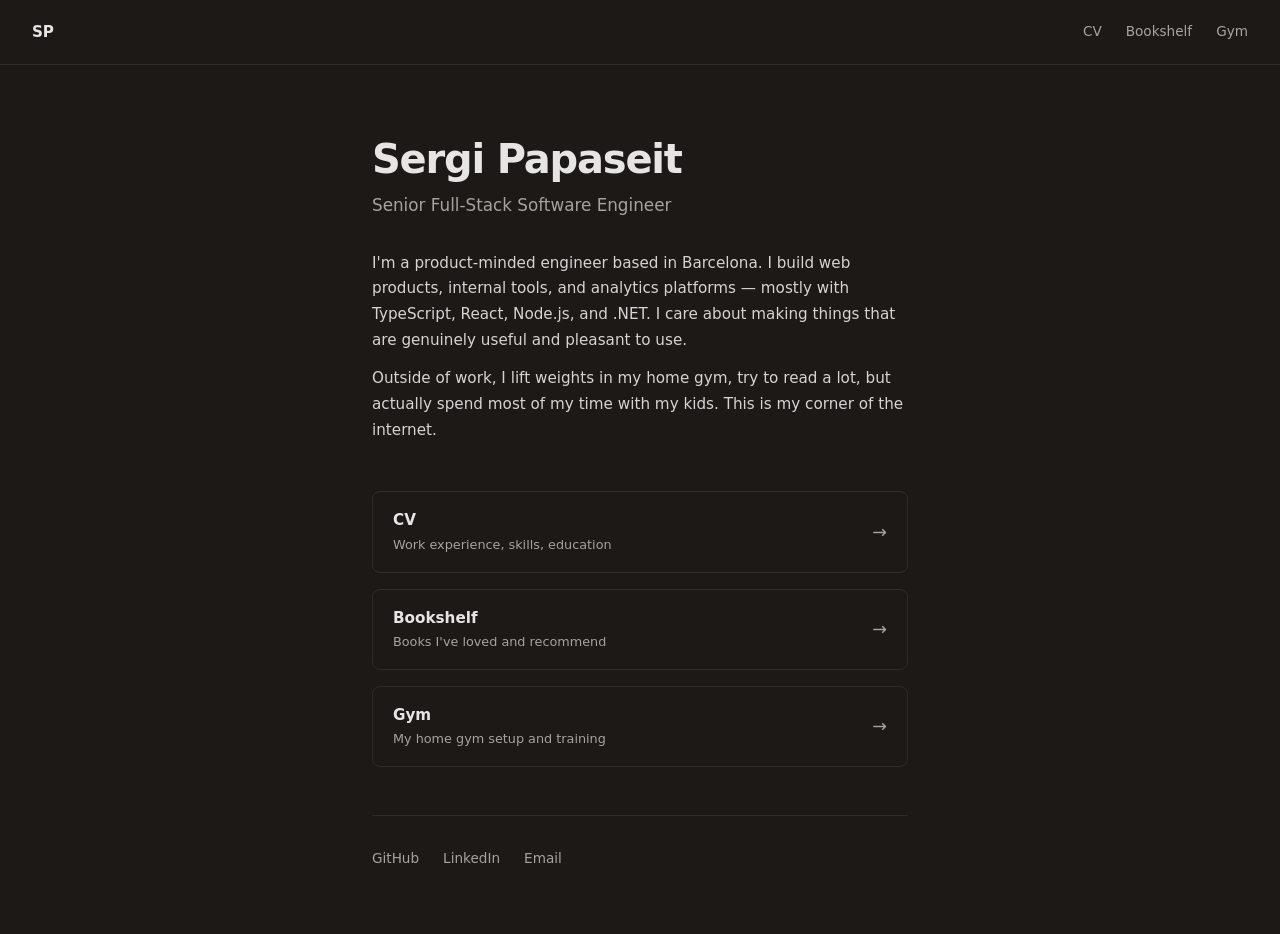
==== index.html @ 2313ba6a "Add book series with collapsible lists, tweak landing page bio - Add H2G2 (5 books) and Discworld (3" ====
<!DOCTYPE html>
<html lang="en">
<head>
  <meta charset="UTF-8">
  <meta name="viewport" content="width=device-width, initial-scale=1.0">
  <title>Sergi Papaseit</title>
  <meta name="description" content="Sergi Papaseit — Senior Full-Stack Software Engineer. Personal corner of the internet.">
  <link rel="stylesheet" href="shared.css">
  <style>
    body {
      background: var(--color-dark-bg);
      color: var(--color-dark-text);
    }

    .site-nav {
      background: transparent;
      border-bottom-color: rgba(255, 255, 255, 0.08);
    }

    .site-nav .nav-home {
      color: var(--color-dark-text);
    }

    .site-nav .nav-home:hover {
      color: var(--color-dark-accent);
    }

    .site-nav .nav-links a {
      color: var(--color-dark-muted);
    }

    .site-nav .nav-links a:hover,
    .site-nav .nav-links a.active {
      color: var(--color-dark-text);
    }

    .hero {
      max-width: 600px;
      margin: 0 auto;
      padding: 8vh 2rem 4rem;
    }

    .hero h1 {
      font-size: 2.5rem;
      font-weight: 700;
      letter-spacing: -0.03em;
      line-height: 1.1;
    }

    .hero .tagline {
      color: var(--color-dark-muted);
      font-size: 1.05rem;
      margin-top: 0.75rem;
      line-height: 1.5;
    }

    .hero .bio {
      margin-top: 2rem;
      font-size: 0.95rem;
      line-height: 1.7;
      color: #d6d3d1;
    }

    .hero .bio p+p {
      margin-top: 0.75rem;
    }

    .pages {
      margin-top: 3rem;
      display: flex;
      flex-direction: column;
      gap: 1rem;
    }

    .pages a {
      display: flex;
      justify-content: space-between;
      align-items: center;
      padding: 1rem 1.25rem;
      border: 1px solid rgba(255, 255, 255, 0.08);
      border-radius: 8px;
      color: var(--color-dark-text);
      transition: border-color 0.15s, background 0.15s;
    }

    .pages a:hover {
      border-color: rgba(255, 255, 255, 0.18);
      background: rgba(255, 255, 255, 0.03);
      color: var(--color-dark-text);
    }

    .pages .page-link-title {
      font-weight: 600;
      font-size: 0.95rem;
    }

    .pages .page-link-desc {
      font-size: 0.8rem;
      color: var(--color-dark-muted);
      margin-top: 0.15rem;
    }

    .pages .page-link-arrow {
      color: var(--color-dark-muted);
      font-size: 1.1rem;
      flex-shrink: 0;
      margin-left: 1rem;
    }

    .elsewhere {
      margin-top: 3rem;
      padding-top: 2rem;
      border-top: 1px solid rgba(255, 255, 255, 0.08);
      display: flex;
      gap: 1.5rem;
      flex-wrap: wrap;
    }

    .elsewhere a {
      font-size: 0.85rem;
      color: var(--color-dark-muted);
    }

    .elsewhere a:hover {
      color: var(--color-dark-accent);
    }

    @media (max-width: 640px) {
      .hero {
        padding: 4vh 1.25rem 3rem;
      }

      .hero h1 {
        font-size: 2rem;
      }
    }
  </style>
</head>
<body>
  <nav class="site-nav">
    <a href="/" class="nav-home">SP</a>
    <div class="nav-links">
      <a href="/cv">CV</a>
      <a href="/bookshelf">Bookshelf</a>
      <a href="/gym">Gym</a>
    </div>
  </nav>

  <div class="hero">
    <h1>Sergi Papaseit</h1>
    <p class="tagline">Senior Full-Stack Software Engineer</p>

    <div class="bio">
      <p>I'm a product-minded engineer based in Barcelona. I build web products, internal tools, and analytics platforms — mostly with TypeScript, React, Node.js, and .NET. I care
        about making things that are genuinely useful and pleasant to use.</p>
      <p>Outside of work, I lift weights in my home gym, try to read a lot, but actually spend most of my time with my kids. This is my corner of the internet.</p>
    </div>

    <div class="pages">
      <a href="/cv">
        <div>
          <div class="page-link-title">CV</div>
          <div class="page-link-desc">Work experience, skills, education</div>
        </div>
        <span class="page-link-arrow">&rarr;</span>
      </a>
      <a href="/bookshelf">
        <div>
          <div class="page-link-title">Bookshelf</div>
          <div class="page-link-desc">Books I've loved and recommend</div>
        </div>
        <span class="page-link-arrow">&rarr;</span>
      </a>
      <a href="/gym">
        <div>
          <div class="page-link-title">Gym</div>
          <div class="page-link-desc">My home gym setup and training</div>
        </div>
        <span class="page-link-arrow">&rarr;</span>
      </a>
    </div>

    <div class="elsewhere">
      <a href="https://github.com/spapaseit">GitHub</a>
      <a href="https://linkedin.com/in/sergipapaseit">LinkedIn</a>
      <a href="mailto:sergi.papaseit.valls@gmail.com">Email</a>
    </div>
  </div>
</body>
</html>
---- shared.css ----
/* ── Reset & Base ─────────────────────────────────── */

*,
*::before,
*::after {
  margin: 0;
  padding: 0;
  box-sizing: border-box;
}

:root {
  --color-bg: #fafaf9;
  --color-surface: #ffffff;
  --color-text: #1c1917;
  --color-text-secondary: #57534e;
  --color-text-muted: #a8a29e;
  --color-accent: #2563eb;
  --color-accent-hover: #1d4ed8;
  --color-border: #e7e5e4;
  --color-tag-bg: #f5f5f4;
  --color-tag-text: #44403c;
  --color-dark-bg: #1c1917;
  --color-dark-text: #e7e5e4;
  --color-dark-muted: #a8a29e;
  --color-dark-accent: #60a5fa;
  --color-dark-accent-hover: #93bbfd;
  --font-sans: 'Inter', -apple-system, BlinkMacSystemFont, 'Segoe UI', system-ui, sans-serif;
  --font-mono: 'JetBrains Mono', 'Fira Code', monospace;
}

html {
  scroll-behavior: smooth;
  scroll-padding-top: 2rem;
}

body {
  font-family: var(--font-sans);
  font-size: 16px;
  line-height: 1.6;
  color: var(--color-text);
  background: var(--color-bg);
  -webkit-font-smoothing: antialiased;
}

a {
  color: var(--color-accent);
  text-decoration: none;
  transition: color 0.15s;
}

a:hover {
  color: var(--color-accent-hover);
}

/* ── Site Nav ─────────────────────────────────────── */

.site-nav {
  padding: 1.25rem 2rem;
  display: flex;
  align-items: center;
  justify-content: space-between;
  border-bottom: 1px solid var(--color-border);
  background: var(--color-surface);
}

.site-nav .nav-home {
  font-weight: 700;
  font-size: 0.95rem;
  color: var(--color-text);
  letter-spacing: -0.02em;
}

.site-nav .nav-home:hover {
  color: var(--color-accent);
}

.site-nav .nav-links {
  display: flex;
  gap: 1.5rem;
}

.site-nav .nav-links a {
  font-size: 0.85rem;
  color: var(--color-text-muted);
  transition: color 0.15s;
}

.site-nav .nav-links a:hover {
  color: var(--color-text);
}

.site-nav .nav-links a.active {
  color: var(--color-text);
  font-weight: 600;
}

/* ── Page Shell ───────────────────────────────────── */

.page {
  max-width: 680px;
  margin: 0 auto;
  padding: 3rem 2rem 4rem;
}

.page h1 {
  font-size: 1.75rem;
  font-weight: 700;
  letter-spacing: -0.03em;
  margin-bottom: 0.5rem;
}

.page .page-intro {
  color: var(--color-text-secondary);
  font-size: 0.95rem;
  margin-bottom: 2.5rem;
  line-height: 1.6;
}

.page h2 {
  font-size: 0.75rem;
  font-weight: 600;
  text-transform: uppercase;
  letter-spacing: 0.08em;
  color: var(--color-text-muted);
  margin-top: 2.5rem;
  margin-bottom: 1rem;
  padding-bottom: 0.5rem;
  border-bottom: 1px solid var(--color-border);
}

.page h2:first-of-type {
  margin-top: 0;
}

/* ── Responsive ───────────────────────────────────── */

@media (max-width: 640px) {
  .site-nav {
    padding: 1rem 1.25rem;
    flex-direction: column;
    gap: 0.75rem;
    align-items: flex-start;
  }

  .site-nav .nav-links {
    gap: 1rem;
  }

  .page {
    padding: 2rem 1.25rem 3rem;
  }
}
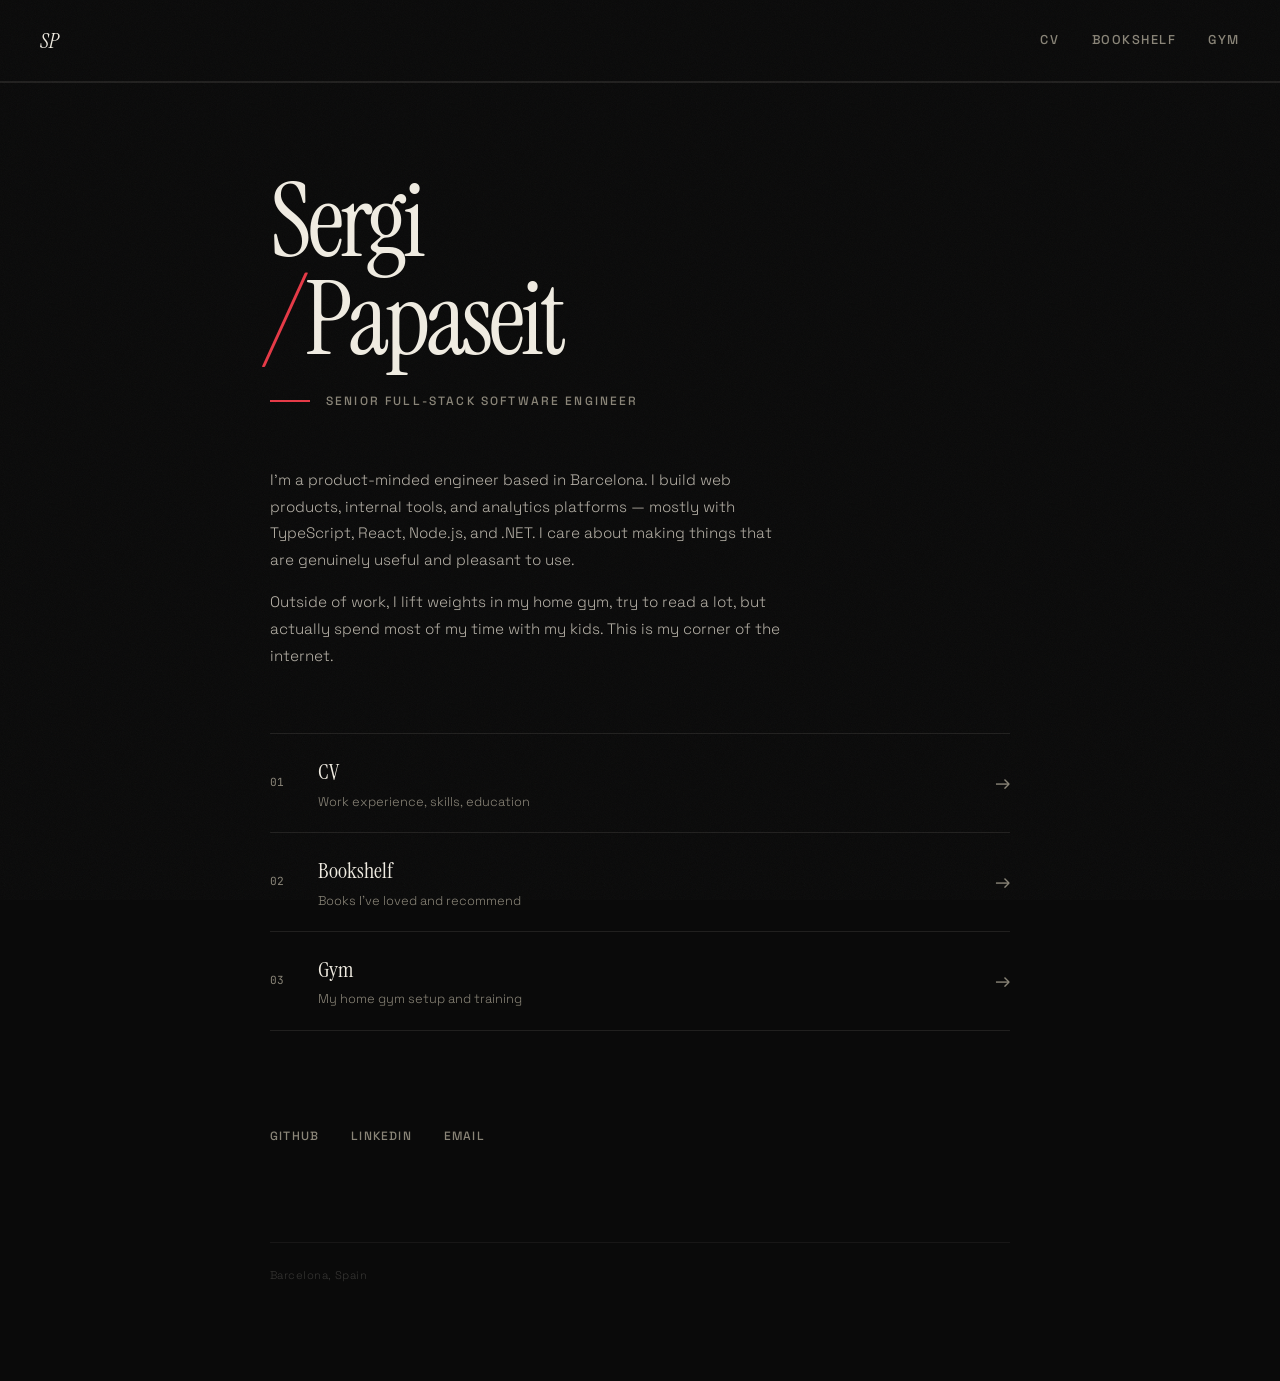
==== commit 7830fbde: "Redesign site with editorial brutalist aesthetic New visual direction: Instrument Serif + Space Grot" ====
--- a/index.html
+++ b/index.html
@@ -13,8 +13,7 @@
     }
 
     .site-nav {
-      background: transparent;
-      border-bottom-color: rgba(255, 255, 255, 0.08);
+      border-bottom-color: rgba(240, 236, 226, 0.1);
     }
 
     .site-nav .nav-home {
@@ -34,104 +33,202 @@
       color: var(--color-dark-text);
     }
 
+    .site-nav .nav-links a::after {
+      background: var(--color-dark-accent);
+    }
+
+    /* ── Hero ── */
+
     .hero {
-      max-width: 600px;
+      max-width: 820px;
       margin: 0 auto;
-      padding: 8vh 2rem 4rem;
-    }
-
-    .hero h1 {
-      font-size: 2.5rem;
-      font-weight: 700;
-      letter-spacing: -0.03em;
-      line-height: 1.1;
-    }
-
-    .hero .tagline {
-      color: var(--color-dark-muted);
-      font-size: 1.05rem;
-      margin-top: 0.75rem;
-      line-height: 1.5;
-    }
-
-    .hero .bio {
-      margin-top: 2rem;
+      padding: 10vh 2.5rem 6rem;
+      display: grid;
+      grid-template-columns: 1fr;
+      gap: 0;
+    }
+
+    .hero-name {
+      font-family: var(--font-display);
+      font-size: clamp(3.5rem, 8vw, 6.5rem);
+      font-weight: 400;
+      line-height: 0.95;
+      letter-spacing: -0.04em;
+      margin-bottom: 0.5rem;
+    }
+
+    .hero-name .accent-slash {
+      color: var(--color-dark-accent);
+      font-style: italic;
+    }
+
+    .hero-tagline {
+      font-family: var(--font-body);
+      font-size: 0.75rem;
+      font-weight: 500;
+      text-transform: uppercase;
+      letter-spacing: 0.18em;
+      color: var(--color-dark-muted);
+      margin-top: 1.5rem;
+      display: flex;
+      align-items: center;
+      gap: 1rem;
+    }
+
+    .hero-tagline::before {
+      content: '';
+      width: 40px;
+      height: 2px;
+      background: var(--color-dark-accent);
+      flex-shrink: 0;
+    }
+
+    .hero-bio {
+      margin-top: 3.5rem;
+      max-width: 520px;
       font-size: 0.95rem;
-      line-height: 1.7;
-      color: #d6d3d1;
-    }
-
-    .hero .bio p+p {
-      margin-top: 0.75rem;
-    }
+      font-weight: 300;
+      line-height: 1.75;
+      color: #b5b0a6;
+    }
+
+    .hero-bio p + p {
+      margin-top: 1rem;
+    }
+
+    /* ── Page links ── */
 
     .pages {
-      margin-top: 3rem;
+      margin-top: 4rem;
       display: flex;
       flex-direction: column;
+      gap: 0;
+      border-top: 1px solid rgba(240, 236, 226, 0.1);
+    }
+
+    .pages a {
+      display: grid;
+      grid-template-columns: 2rem 1fr auto;
+      align-items: center;
       gap: 1rem;
-    }
-
-    .pages a {
+      padding: 1.25rem 0;
+      border-bottom: 1px solid rgba(240, 236, 226, 0.1);
+      color: var(--color-dark-text);
+      transition: padding-left 0.35s cubic-bezier(0.22, 1, 0.36, 1), background 0.2s;
+    }
+
+    .pages a:hover {
+      padding-left: 1rem;
+      color: var(--color-dark-text);
+    }
+
+    .pages a:hover .page-link-num {
+      color: var(--color-dark-accent);
+    }
+
+    .pages a:hover .page-link-arrow {
+      transform: translateX(4px);
+      color: var(--color-dark-accent);
+    }
+
+    .page-link-num {
+      font-family: var(--font-mono);
+      font-size: 0.7rem;
+      color: var(--color-dark-muted);
+      transition: color 0.2s;
+    }
+
+    .page-link-title {
+      font-family: var(--font-display);
+      font-size: 1.4rem;
+      font-weight: 400;
+    }
+
+    .page-link-desc {
+      font-size: 0.8rem;
+      color: var(--color-dark-muted);
+      font-weight: 300;
+      margin-top: 0.1rem;
+    }
+
+    .page-link-arrow {
+      font-family: var(--font-body);
+      color: var(--color-dark-muted);
+      font-size: 1.2rem;
+      flex-shrink: 0;
+      transition: transform 0.3s cubic-bezier(0.22, 1, 0.36, 1), color 0.2s;
+    }
+
+    /* ── Elsewhere ── */
+
+    .elsewhere {
+      margin-top: 4rem;
+      padding-top: 2rem;
       display: flex;
-      justify-content: space-between;
-      align-items: center;
-      padding: 1rem 1.25rem;
-      border: 1px solid rgba(255, 255, 255, 0.08);
-      border-radius: 8px;
-      color: var(--color-dark-text);
-      transition: border-color 0.15s, background 0.15s;
-    }
-
-    .pages a:hover {
-      border-color: rgba(255, 255, 255, 0.18);
-      background: rgba(255, 255, 255, 0.03);
-      color: var(--color-dark-text);
-    }
-
-    .pages .page-link-title {
-      font-weight: 600;
-      font-size: 0.95rem;
-    }
-
-    .pages .page-link-desc {
-      font-size: 0.8rem;
-      color: var(--color-dark-muted);
-      margin-top: 0.15rem;
-    }
-
-    .pages .page-link-arrow {
-      color: var(--color-dark-muted);
-      font-size: 1.1rem;
-      flex-shrink: 0;
-      margin-left: 1rem;
-    }
-
-    .elsewhere {
-      margin-top: 3rem;
-      padding-top: 2rem;
-      border-top: 1px solid rgba(255, 255, 255, 0.08);
-      display: flex;
-      gap: 1.5rem;
+      gap: 2rem;
       flex-wrap: wrap;
     }
 
     .elsewhere a {
-      font-size: 0.85rem;
-      color: var(--color-dark-muted);
+      font-size: 0.75rem;
+      font-weight: 500;
+      text-transform: uppercase;
+      letter-spacing: 0.1em;
+      color: var(--color-dark-muted);
+      position: relative;
+      transition: color 0.2s;
     }
 
     .elsewhere a:hover {
       color: var(--color-dark-accent);
+    }
+
+    .elsewhere a::before {
+      content: '';
+      position: absolute;
+      bottom: -2px;
+      left: 0;
+      width: 0;
+      height: 1px;
+      background: var(--color-dark-accent);
+      transition: width 0.3s cubic-bezier(0.22, 1, 0.36, 1);
+    }
+
+    .elsewhere a:hover::before {
+      width: 100%;
+    }
+
+    /* ── Footer line ── */
+
+    .colophon {
+      margin-top: 6rem;
+      padding-top: 1.5rem;
+      border-top: 1px solid rgba(240, 236, 226, 0.06);
+      font-size: 0.7rem;
+      color: rgba(240, 236, 226, 0.2);
+      font-weight: 300;
+      letter-spacing: 0.04em;
     }
 
     @media (max-width: 640px) {
       .hero {
-        padding: 4vh 1.25rem 3rem;
-      }
-
-      .hero h1 {
-        font-size: 2rem;
+        padding: 6vh 1.5rem 4rem;
+      }
+
+      .hero-name {
+        font-size: clamp(2.5rem, 10vw, 4rem);
+      }
+
+      .hero-bio {
+        margin-top: 2.5rem;
+      }
+
+      .pages a {
+        grid-template-columns: 1.5rem 1fr auto;
+      }
+
+      .page-link-title {
+        font-size: 1.15rem;
       }
     }
   </style>
@@ -147,17 +244,19 @@
   </nav>
 
   <div class="hero">
-    <h1>Sergi Papaseit</h1>
-    <p class="tagline">Senior Full-Stack Software Engineer</p>
-
-    <div class="bio">
-      <p>I'm a product-minded engineer based in Barcelona. I build web products, internal tools, and analytics platforms — mostly with TypeScript, React, Node.js, and .NET. I care
-        about making things that are genuinely useful and pleasant to use.</p>
+    <div>
+      <h1 class="hero-name anim-fade-up anim-delay-1">Sergi<br><span class="accent-slash">/</span> Papaseit</h1>
+      <p class="hero-tagline anim-fade-up anim-delay-2">Senior Full-Stack Software Engineer</p>
+    </div>
+
+    <div class="hero-bio anim-fade-up anim-delay-3">
+      <p>I'm a product-minded engineer based in Barcelona. I build web products, internal tools, and analytics platforms — mostly with TypeScript, React, Node.js, and .NET. I care about making things that are genuinely useful and pleasant to use.</p>
       <p>Outside of work, I lift weights in my home gym, try to read a lot, but actually spend most of my time with my kids. This is my corner of the internet.</p>
     </div>
 
-    <div class="pages">
+    <div class="pages anim-fade-up anim-delay-4">
       <a href="/cv">
+        <span class="page-link-num">01</span>
         <div>
           <div class="page-link-title">CV</div>
           <div class="page-link-desc">Work experience, skills, education</div>
@@ -165,6 +264,7 @@
         <span class="page-link-arrow">&rarr;</span>
       </a>
       <a href="/bookshelf">
+        <span class="page-link-num">02</span>
         <div>
           <div class="page-link-title">Bookshelf</div>
           <div class="page-link-desc">Books I've loved and recommend</div>
@@ -172,6 +272,7 @@
         <span class="page-link-arrow">&rarr;</span>
       </a>
       <a href="/gym">
+        <span class="page-link-num">03</span>
         <div>
           <div class="page-link-title">Gym</div>
           <div class="page-link-desc">My home gym setup and training</div>
@@ -180,11 +281,13 @@
       </a>
     </div>
 
-    <div class="elsewhere">
+    <div class="elsewhere anim-fade-up anim-delay-5">
       <a href="https://github.com/spapaseit">GitHub</a>
       <a href="https://linkedin.com/in/sergipapaseit">LinkedIn</a>
       <a href="mailto:sergi.papaseit.valls@gmail.com">Email</a>
     </div>
+
+    <p class="colophon anim-fade-up anim-delay-6">Barcelona, Spain</p>
   </div>
 </body>
-</html>+</html>
--- a/shared.css
+++ b/shared.css
@@ -1,4 +1,6 @@
 /* ── Reset & Base ─────────────────────────────────── */
+
+@import url('https://fonts.googleapis.com/css2?family=Instrument+Serif:ital@0;1&family=Space+Grotesk:wght@300;400;500;600;700&family=JetBrains+Mono:wght@400;500&display=swap');
 
 *,
 *::before,
@@ -9,23 +11,30 @@
 }
 
 :root {
-  --color-bg: #fafaf9;
-  --color-surface: #ffffff;
-  --color-text: #1c1917;
-  --color-text-secondary: #57534e;
-  --color-text-muted: #a8a29e;
-  --color-accent: #2563eb;
-  --color-accent-hover: #1d4ed8;
-  --color-border: #e7e5e4;
-  --color-tag-bg: #f5f5f4;
-  --color-tag-text: #44403c;
-  --color-dark-bg: #1c1917;
-  --color-dark-text: #e7e5e4;
-  --color-dark-muted: #a8a29e;
-  --color-dark-accent: #60a5fa;
-  --color-dark-accent-hover: #93bbfd;
-  --font-sans: 'Inter', -apple-system, BlinkMacSystemFont, 'Segoe UI', system-ui, sans-serif;
-  --font-mono: 'JetBrains Mono', 'Fira Code', monospace;
+  /* ── Core palette ── */
+  --color-bg: #f0ece2;
+  --color-surface: #f7f4ed;
+  --color-text: #0a0a0a;
+  --color-text-secondary: #3a3a3a;
+  --color-text-muted: #8a8578;
+  --color-accent: #e63946;
+  --color-accent-hover: #c1121f;
+  --color-border: #d4cfc4;
+  --color-tag-bg: #e8e3d8;
+  --color-tag-text: #3a3a3a;
+
+  /* ── Dark palette ── */
+  --color-dark-bg: #0a0a0a;
+  --color-dark-surface: #141414;
+  --color-dark-text: #f0ece2;
+  --color-dark-muted: #8a8578;
+  --color-dark-accent: #e63946;
+  --color-dark-accent-hover: #ff4d5a;
+
+  /* ── Fonts ── */
+  --font-display: 'Instrument Serif', Georgia, serif;
+  --font-body: 'Space Grotesk', sans-serif;
+  --font-mono: 'JetBrains Mono', monospace;
 }
 
 html {
@@ -34,40 +43,101 @@
 }
 
 body {
-  font-family: var(--font-sans);
+  font-family: var(--font-body);
   font-size: 16px;
   line-height: 1.6;
   color: var(--color-text);
   background: var(--color-bg);
   -webkit-font-smoothing: antialiased;
-}
+  -moz-osx-font-smoothing: grayscale;
+  overflow-x: hidden;
+}
+
+/* ── Grain overlay ─────────────────────────────────── */
+
+body::before {
+  content: '';
+  position: fixed;
+  inset: 0;
+  z-index: 9999;
+  pointer-events: none;
+  opacity: 0.035;
+  background-image: url("data:image/svg+xml,%3Csvg viewBox='0 0 256 256' xmlns='http://www.w3.org/2000/svg'%3E%3Cfilter id='noise'%3E%3CfeTurbulence type='fractalNoise' baseFrequency='0.9' numOctaves='4' stitchTiles='stitch'/%3E%3C/filter%3E%3Crect width='100%25' height='100%25' filter='url(%23noise)'/%3E%3C/svg%3E");
+  background-repeat: repeat;
+  background-size: 200px 200px;
+}
+
+/* ── Links ──────────────────────────────────────────── */
 
 a {
   color: var(--color-accent);
   text-decoration: none;
-  transition: color 0.15s;
+  transition: color 0.2s ease;
 }
 
 a:hover {
   color: var(--color-accent-hover);
 }
 
+/* ── Staggered load animation ──────────────────────── */
+
+@keyframes fadeUp {
+  from {
+    opacity: 0;
+    transform: translateY(16px);
+  }
+  to {
+    opacity: 1;
+    transform: translateY(0);
+  }
+}
+
+@keyframes fadeIn {
+  from { opacity: 0; }
+  to { opacity: 1; }
+}
+
+@keyframes slideInLeft {
+  from {
+    opacity: 0;
+    transform: translateX(-20px);
+  }
+  to {
+    opacity: 1;
+    transform: translateX(0);
+  }
+}
+
+.anim-fade-up {
+  animation: fadeUp 0.6s cubic-bezier(0.22, 1, 0.36, 1) both;
+}
+
+.anim-delay-1 { animation-delay: 0.05s; }
+.anim-delay-2 { animation-delay: 0.12s; }
+.anim-delay-3 { animation-delay: 0.2s; }
+.anim-delay-4 { animation-delay: 0.3s; }
+.anim-delay-5 { animation-delay: 0.4s; }
+.anim-delay-6 { animation-delay: 0.5s; }
+
 /* ── Site Nav ─────────────────────────────────────── */
 
 .site-nav {
-  padding: 1.25rem 2rem;
+  padding: 1.5rem 2.5rem;
   display: flex;
   align-items: center;
   justify-content: space-between;
-  border-bottom: 1px solid var(--color-border);
-  background: var(--color-surface);
+  border-bottom: 2px solid var(--color-text);
+  background: transparent;
+  animation: fadeIn 0.4s ease both;
 }
 
 .site-nav .nav-home {
-  font-weight: 700;
-  font-size: 0.95rem;
+  font-family: var(--font-display);
+  font-size: 1.3rem;
   color: var(--color-text);
   letter-spacing: -0.02em;
+  font-style: italic;
+  transition: color 0.2s ease;
 }
 
 .site-nav .nav-home:hover {
@@ -76,17 +146,38 @@
 
 .site-nav .nav-links {
   display: flex;
-  gap: 1.5rem;
+  gap: 2rem;
 }
 
 .site-nav .nav-links a {
-  font-size: 0.85rem;
+  font-family: var(--font-body);
+  font-size: 0.8rem;
+  font-weight: 500;
+  text-transform: uppercase;
+  letter-spacing: 0.12em;
   color: var(--color-text-muted);
-  transition: color 0.15s;
+  transition: color 0.2s ease, letter-spacing 0.3s ease;
+  position: relative;
+}
+
+.site-nav .nav-links a::after {
+  content: '';
+  position: absolute;
+  bottom: -4px;
+  left: 0;
+  width: 0;
+  height: 2px;
+  background: var(--color-accent);
+  transition: width 0.3s cubic-bezier(0.22, 1, 0.36, 1);
 }
 
 .site-nav .nav-links a:hover {
   color: var(--color-text);
+  letter-spacing: 0.16em;
+}
+
+.site-nav .nav-links a:hover::after {
+  width: 100%;
 }
 
 .site-nav .nav-links a.active {
@@ -94,38 +185,59 @@
   font-weight: 600;
 }
 
+.site-nav .nav-links a.active::after {
+  width: 100%;
+  background: var(--color-accent);
+}
+
 /* ── Page Shell ───────────────────────────────────── */
 
 .page {
-  max-width: 680px;
+  max-width: 720px;
   margin: 0 auto;
-  padding: 3rem 2rem 4rem;
+  padding: 4rem 2.5rem 6rem;
 }
 
 .page h1 {
-  font-size: 1.75rem;
-  font-weight: 700;
+  font-family: var(--font-display);
+  font-size: 3rem;
+  font-weight: 400;
   letter-spacing: -0.03em;
-  margin-bottom: 0.5rem;
+  line-height: 1.05;
+  margin-bottom: 0.75rem;
 }
 
 .page .page-intro {
   color: var(--color-text-secondary);
   font-size: 0.95rem;
-  margin-bottom: 2.5rem;
-  line-height: 1.6;
+  font-weight: 300;
+  margin-bottom: 3rem;
+  line-height: 1.7;
+  max-width: 540px;
 }
 
 .page h2 {
-  font-size: 0.75rem;
+  font-family: var(--font-body);
+  font-size: 0.7rem;
   font-weight: 600;
   text-transform: uppercase;
-  letter-spacing: 0.08em;
+  letter-spacing: 0.14em;
   color: var(--color-text-muted);
-  margin-top: 2.5rem;
-  margin-bottom: 1rem;
-  padding-bottom: 0.5rem;
-  border-bottom: 1px solid var(--color-border);
+  margin-top: 3.5rem;
+  margin-bottom: 1.25rem;
+  padding-bottom: 0.6rem;
+  border-bottom: 2px solid var(--color-text);
+  display: flex;
+  align-items: center;
+  gap: 0.6rem;
+}
+
+.page h2::before {
+  content: '';
+  width: 8px;
+  height: 8px;
+  background: var(--color-accent);
+  flex-shrink: 0;
 }
 
 .page h2:first-of-type {
@@ -136,17 +248,21 @@
 
 @media (max-width: 640px) {
   .site-nav {
-    padding: 1rem 1.25rem;
+    padding: 1.25rem 1.5rem;
     flex-direction: column;
     gap: 0.75rem;
     align-items: flex-start;
   }
 
   .site-nav .nav-links {
-    gap: 1rem;
+    gap: 1.25rem;
   }
 
   .page {
-    padding: 2rem 1.25rem 3rem;
-  }
-}
+    padding: 2.5rem 1.5rem 4rem;
+  }
+
+  .page h1 {
+    font-size: 2.2rem;
+  }
+}
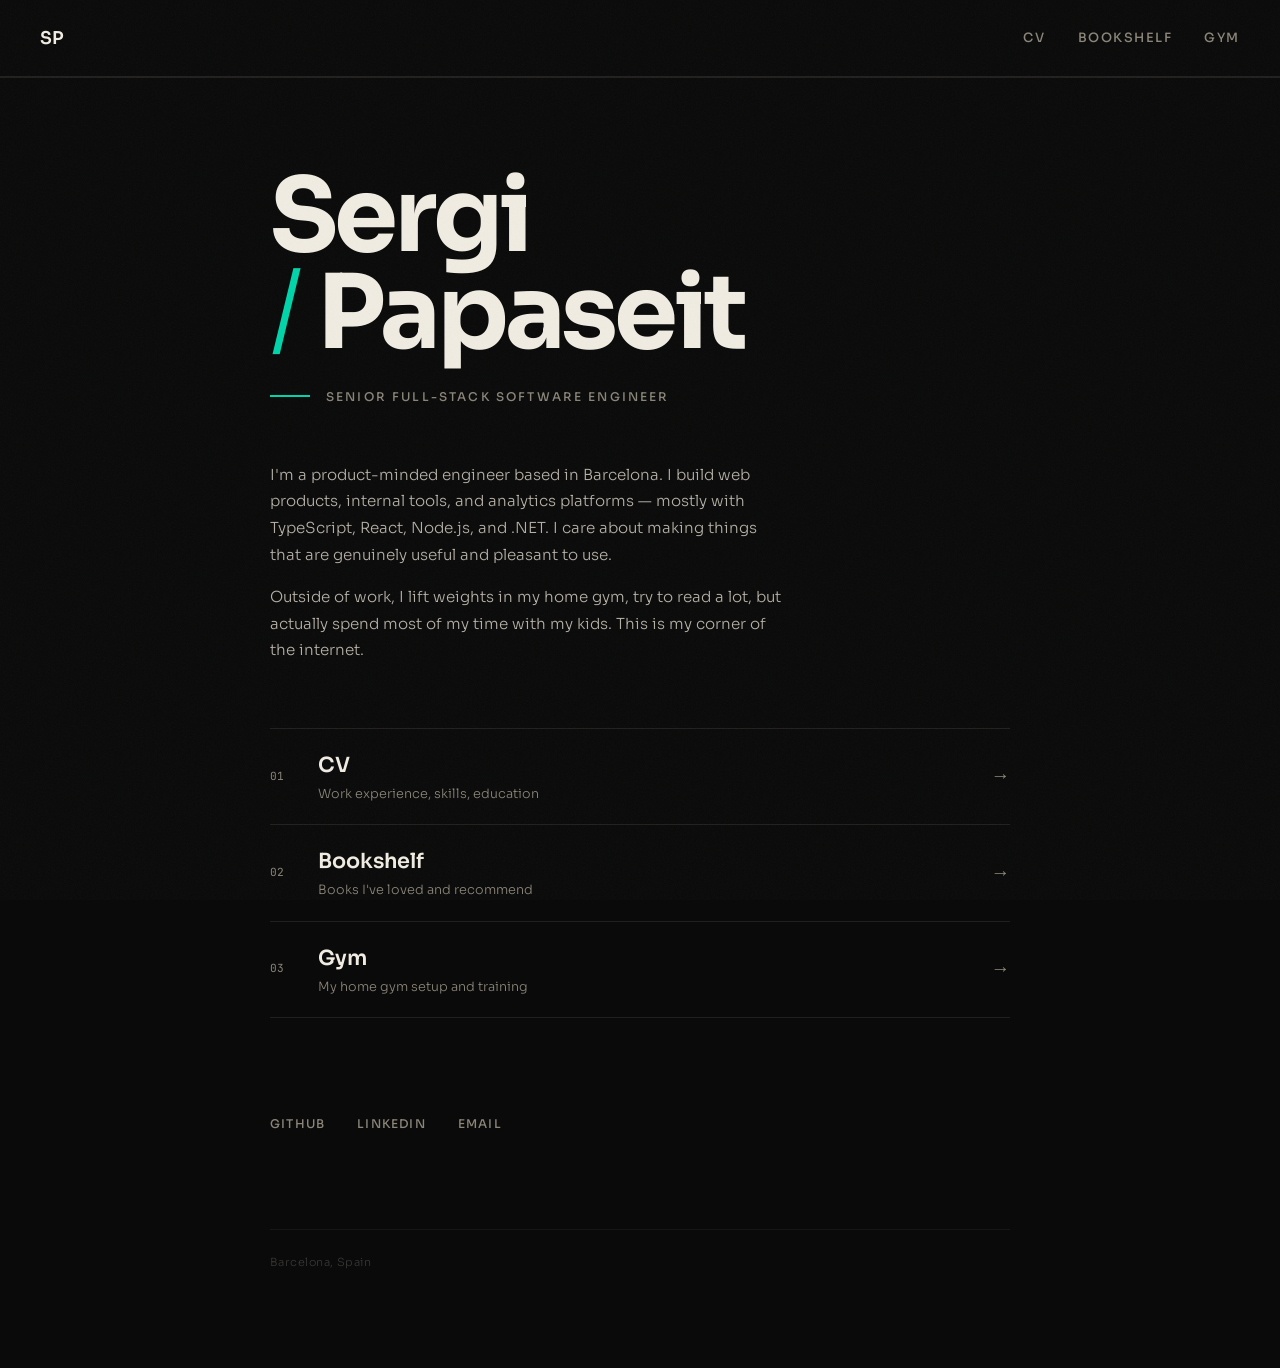
==== commit f0264e8b: "Redesign v2: sans-serif typography with Sora, teal accent color Switch from editorial/serif aestheti" ====
--- a/index.html
+++ b/index.html
@@ -51,7 +51,7 @@
     .hero-name {
       font-family: var(--font-display);
       font-size: clamp(3.5rem, 8vw, 6.5rem);
-      font-weight: 400;
+      font-weight: 700;
       line-height: 0.95;
       letter-spacing: -0.04em;
       margin-bottom: 0.5rem;
@@ -59,7 +59,7 @@
 
     .hero-name .accent-slash {
       color: var(--color-dark-accent);
-      font-style: italic;
+      font-weight: 300;
     }
 
     .hero-tagline {
@@ -140,8 +140,8 @@
 
     .page-link-title {
       font-family: var(--font-display);
-      font-size: 1.4rem;
-      font-weight: 400;
+      font-size: 1.3rem;
+      font-weight: 600;
     }
 
     .page-link-desc {
--- a/shared.css
+++ b/shared.css
@@ -1,6 +1,6 @@
 /* ── Reset & Base ─────────────────────────────────── */
 
-@import url('https://fonts.googleapis.com/css2?family=Instrument+Serif:ital@0;1&family=Space+Grotesk:wght@300;400;500;600;700&family=JetBrains+Mono:wght@400;500&display=swap');
+@import url('https://fonts.googleapis.com/css2?family=Sora:wght@200;300;400;500;600;700&family=JetBrains+Mono:wght@400;500&display=swap');
 
 *,
 *::before,
@@ -17,8 +17,8 @@
   --color-text: #0a0a0a;
   --color-text-secondary: #3a3a3a;
   --color-text-muted: #8a8578;
-  --color-accent: #e63946;
-  --color-accent-hover: #c1121f;
+  --color-accent: #00d4aa;
+  --color-accent-hover: #00b894;
   --color-border: #d4cfc4;
   --color-tag-bg: #e8e3d8;
   --color-tag-text: #3a3a3a;
@@ -28,12 +28,12 @@
   --color-dark-surface: #141414;
   --color-dark-text: #f0ece2;
   --color-dark-muted: #8a8578;
-  --color-dark-accent: #e63946;
-  --color-dark-accent-hover: #ff4d5a;
+  --color-dark-accent: #00d4aa;
+  --color-dark-accent-hover: #00f0c0;
 
   /* ── Fonts ── */
-  --font-display: 'Instrument Serif', Georgia, serif;
-  --font-body: 'Space Grotesk', sans-serif;
+  --font-display: 'Sora', sans-serif;
+  --font-body: 'Sora', sans-serif;
   --font-mono: 'JetBrains Mono', monospace;
 }
 
@@ -133,10 +133,10 @@
 
 .site-nav .nav-home {
   font-family: var(--font-display);
-  font-size: 1.3rem;
+  font-size: 1.1rem;
+  font-weight: 600;
   color: var(--color-text);
   letter-spacing: -0.02em;
-  font-style: italic;
   transition: color 0.2s ease;
 }
 
@@ -200,10 +200,10 @@
 
 .page h1 {
   font-family: var(--font-display);
-  font-size: 3rem;
-  font-weight: 400;
+  font-size: 2.6rem;
+  font-weight: 700;
   letter-spacing: -0.03em;
-  line-height: 1.05;
+  line-height: 1.1;
   margin-bottom: 0.75rem;
 }
 
@@ -263,6 +263,6 @@
   }
 
   .page h1 {
-    font-size: 2.2rem;
-  }
-}
+    font-size: 2rem;
+  }
+}
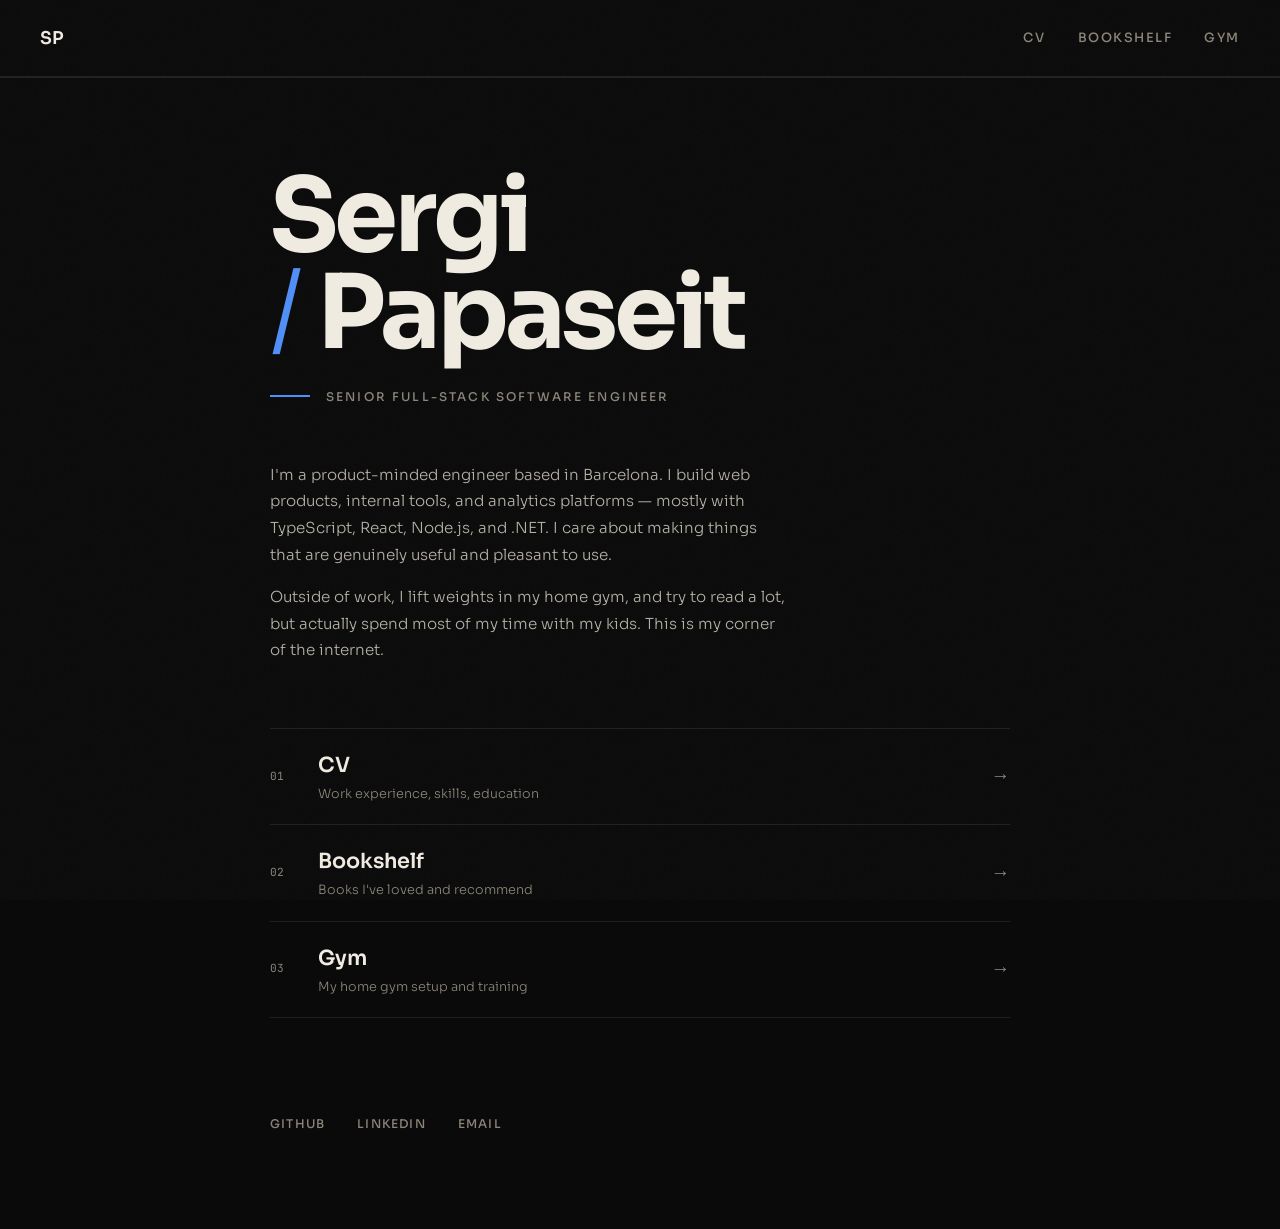
==== commit a6e0b600: "Refine accent colors to deep blue, update landing page bio Switch accent from teal to deep digital b" ====
--- a/index.html
+++ b/index.html
@@ -92,7 +92,7 @@
       color: #b5b0a6;
     }
 
-    .hero-bio p + p {
+    .hero-bio p+p {
       margin-top: 1rem;
     }
 
@@ -250,8 +250,11 @@
     </div>
 
     <div class="hero-bio anim-fade-up anim-delay-3">
-      <p>I'm a product-minded engineer based in Barcelona. I build web products, internal tools, and analytics platforms — mostly with TypeScript, React, Node.js, and .NET. I care about making things that are genuinely useful and pleasant to use.</p>
-      <p>Outside of work, I lift weights in my home gym, try to read a lot, but actually spend most of my time with my kids. This is my corner of the internet.</p>
+      <p>
+        I'm a product-minded engineer based in Barcelona. I build web products, internal tools, and analytics platforms — mostly with TypeScript, React, Node.js, and .NET. I care
+        about making things that are genuinely useful and pleasant to use.
+      </p>
+      <p>Outside of work, I lift weights in my home gym, and try to read a lot, but actually spend most of my time with my kids. This is my corner of the internet.</p>
     </div>
 
     <div class="pages anim-fade-up anim-delay-4">
@@ -286,8 +289,6 @@
       <a href="https://linkedin.com/in/sergipapaseit">LinkedIn</a>
       <a href="mailto:sergi.papaseit.valls@gmail.com">Email</a>
     </div>
-
-    <p class="colophon anim-fade-up anim-delay-6">Barcelona, Spain</p>
   </div>
 </body>
-</html>
+</html>
--- a/shared.css
+++ b/shared.css
@@ -17,8 +17,8 @@
   --color-text: #0a0a0a;
   --color-text-secondary: #3a3a3a;
   --color-text-muted: #8a8578;
-  --color-accent: #00d4aa;
-  --color-accent-hover: #00b894;
+  --color-accent: #2563eb;
+  --color-accent-hover: #1d4ed8;
   --color-border: #d4cfc4;
   --color-tag-bg: #e8e3d8;
   --color-tag-text: #3a3a3a;
@@ -28,8 +28,8 @@
   --color-dark-surface: #141414;
   --color-dark-text: #f0ece2;
   --color-dark-muted: #8a8578;
-  --color-dark-accent: #00d4aa;
-  --color-dark-accent-hover: #00f0c0;
+  --color-dark-accent: #4f8ff7;
+  --color-dark-accent-hover: #6ba3fa;
 
   /* ── Fonts ── */
   --font-display: 'Sora', sans-serif;
